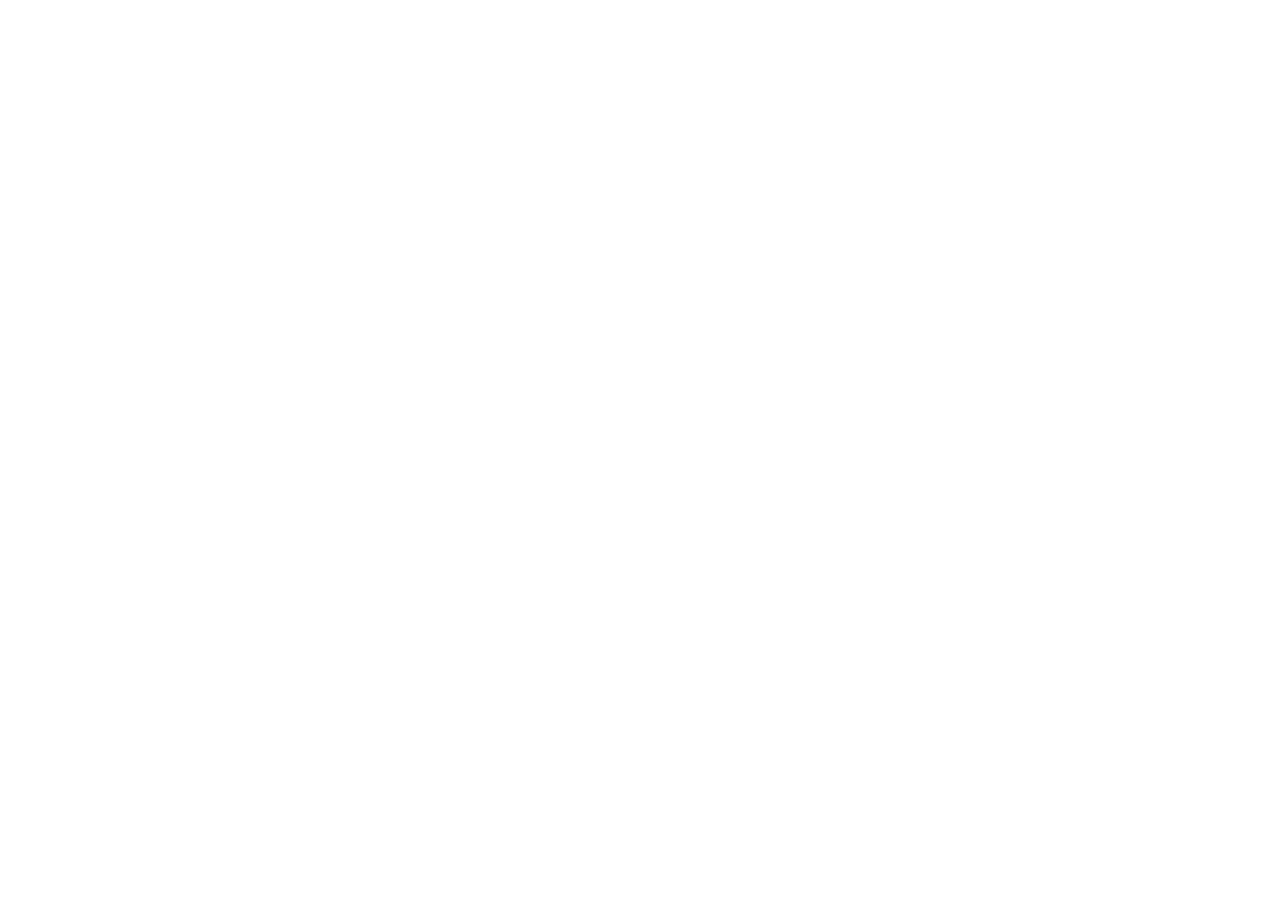
==== index.html @ bc57fe61 "." ====
<!DOCTYPE html>
<html lang="en">

<head>
    <meta charset="UTF-8">
    <meta name="viewport" content="width=device-width, initial-scale=1.0">
    <link rel="stylesheet" href="components/footer/footer.css">
    <link rel="stylesheet" href="components/logo/logo.css">
    <link rel="stylesheet" href="components/header/header.css">
    <link rel="stylesheet" href="components/navigation/nav.css">
    <link rel="stylesheet" href="index.css">
    <title>Voyage</title>
</head>

<body>

    <div id="wrapper"></div>

    <script src="components/footer/footer.js"></script>
    <script src="components/header/header.js"></script>
    <script src="components/logo/logo.js"></script>
    <script src="components/navigation/nav.js"></script>
    <script src="logic/database.json"></script>
    <script src="logic/destinations.php"></script>
    <script src="logic/fetch.js"></script>
    <script src="index.js"></script>
</body>

</html>
---- components/footer/footer.css ----
footer {
    background-color: #ffdd95;
    display: flex;
    justify-content: space-between;
    padding: 10px;
    margin-top: 100px;
}

#logoBox {
    align-self: center;
    margin-left: 50px;
}

#contactBox {
    align-self: center;
    font-family: Metrophobic;
    margin-right: 50px;
}
---- components/logo/logo.css ----
.logo {
    font-family: "Metal";
    display: flex;
    align-items: center;
    text-decoration: none;
}

.logo>* {
    margin: 0;
}
---- components/header/header.css ----
header {
    margin-top: 80px;
    height: 300px;
    display: flex;
    flex-direction: column;
    align-items: center;
    justify-content: center;
}

#infoCon {
    height: 350px;
    display: flex;
    align-items: center;
    position: relative;
    margin-top: -50px;
}

#infoBox {
    background-color: #ffdd95;
    color: rgb(70, 70, 70);
    font-family: 'Metrophobic';
    height: 170px;
    margin: 0 40px 0 40px;
    padding: 25px 240px 20px 30px;
    border-radius: 10px;
    font-size: 24px;
    line-height: 1.5;
}

#infoCircle {
    background-color: #ffbc85;
    color: white;
    font-family: 'Metal';
    height: 175px;
    width: 175px;
    border-radius: 100px;
    font-size: 27px;
    line-height: 1.5;

    position: absolute;
    right: 100px;
    top: 0;

    display: flex;
    align-items: center;
    justify-content: center;
}

#chooseCon {
    display: flex;
    flex-direction: column;
    align-items: center;
}

#chooseCon > p:first-child {
    font-family: 'Metrophobic';
    font-size: 24px;
    margin-bottom: 0;
}

#chooseCon > p:nth-child(2) {
    font-family: 'Metal';
    font-size: 52px;
    margin-top: 0;
}
---- components/navigation/nav.css ----
#mainPagesNav {
    display: flex;
    align-items: center;
    gap: 75px;
    border-bottom: 1px solid #B0B0B0;
    padding: 15px 50px;
    justify-content: space-between;
    background-color: white;
    z-index: 1;
}

.sticky {
    position: fixed;
    top: 0;
    width: 100%;
}

#navItemsCon {
    display: flex;
    justify-content: space-between;
    align-items: center;
    gap: 75px;
}

#linksCon {
    display: flex;
    gap: 50px;
}

#linksCon>a {
    font-size: 18px;
    text-decoration: none;
    color: black;
    font-family: "Metrophobic";
    display: flex;
    gap: 5px;
}

.markerIconNav {
    width: 18px;
}

#navProfileCon {
    width: 150px;
    height: 50px;
    background-color: #F1F1F1;
    padding: 10px 10px;
    position: relative;
    border-radius: 7px;
}

#navProfileCon:hover {
    cursor: pointer;
}

#navUserCon {
    display: flex;
    align-items: center;
    justify-content: space-between;
}

.usernameNav {
    margin: 0;
}

.userIconNav {
    width: 30px;
}

#dropDownNav {
    background-color: #F1F1F1;
    position: absolute;
    margin: 0;
    padding: 5px 0;
    list-style-type: none;
    width: 150px;
    margin-left: -10px;
    border-radius: 7px;
}

#dropDownNav:hover {
    cursor: initial;
}

#dropDownNav li {
    padding: 10px;
    display: flex;
    gap: 5px;
    align-items: center;
}

#dropDownNav li a {
    text-decoration: none;
    color: black;
}

#dropDownNav li p {
    margin: 0;
    font-size: 16px;
}

#dropDownNav li img {
    width: 19px;
}

#dropDownNav li #navLogout {
    color: #FF2424;
}

#dropDownNav li p:hover,
#dropDownNav li img:hover {
    cursor: pointer;
}

#settingsPopupCon {
    height: 100vh;
    display: flex;
    justify-content: center;
    align-items: center;
    position: fixed;
    top: 0;
    left: 0;
    bottom: 0;
    right: 0;
}

#settingsPopupForm {
    background-color: rgba(0, 0, 0, 0.4);
    display: flex;
    flex-direction: column;
    justify-content: center;
    align-items: center;
    height: 380px;
    width: 480px;
    gap: 60px;
    position: fixed;
    color: #FFFFFF;
    border-radius: 10px;
}

#popupExitIcon {
    width: 40px;
    height: 40px;
    cursor: pointer;
    font-size: 32px;
    position: absolute;
    top: 10px;
    right: 15px;
}

#settingsPopupHeader {
    margin: 0;
    font-size: 30px;
}

#settingsPopupInputCon>div {
    grid-template-columns: 120px auto;
}

#settingsPopupBtn {
    border: none;
    background-color: #FFFFFF;
    border-radius: 10px;
    font-size: 16px;
    padding: 5px 10px;
    width: 120px;
}

#settingsPopupBtn:hover {
    cursor: pointer;
}

#formBackgroundCon {
    height: 100%;
    width: 100%;
}
---- index.css ----
@font-face {
    font-family: 'Metal';
    src: url('fonts/Metal/Metal-Regular.ttf')
}

@font-face {
    font-family: 'Metrophobic';
    src: url('fonts/Metrophobic/Metrophobic-Regular.ttf')
}

* {
    box-sizing: border-box;
}

body {
    margin: 0;
    font-family: "Metrophobic";
}

#regionsCon {
    margin-bottom: 100px;
    height: 500px;
    display: grid;
    grid-template-columns: repeat(7, 1fr);
}

.regionsItem {
    height: 100%;
    width: 100%;
    display: flex;
    align-items: center;
    justify-content: center;
    background-size: cover;
    position: relative;
}

.regionsItem > h1 {
    height: 100%;
    width: 100%;
    margin: 0;
    color: white;
    writing-mode: sideways-lr;
    font-size: 70px; /* Ändras sen beroende på namnlängden */
    font-family: 'Metal';
    display: flex;
    align-items: center;
    justify-content: center;
    backdrop-filter: blur(3px);
    position: absolute;
}

.regionsItem > h1:hover {
    cursor: pointer;
}
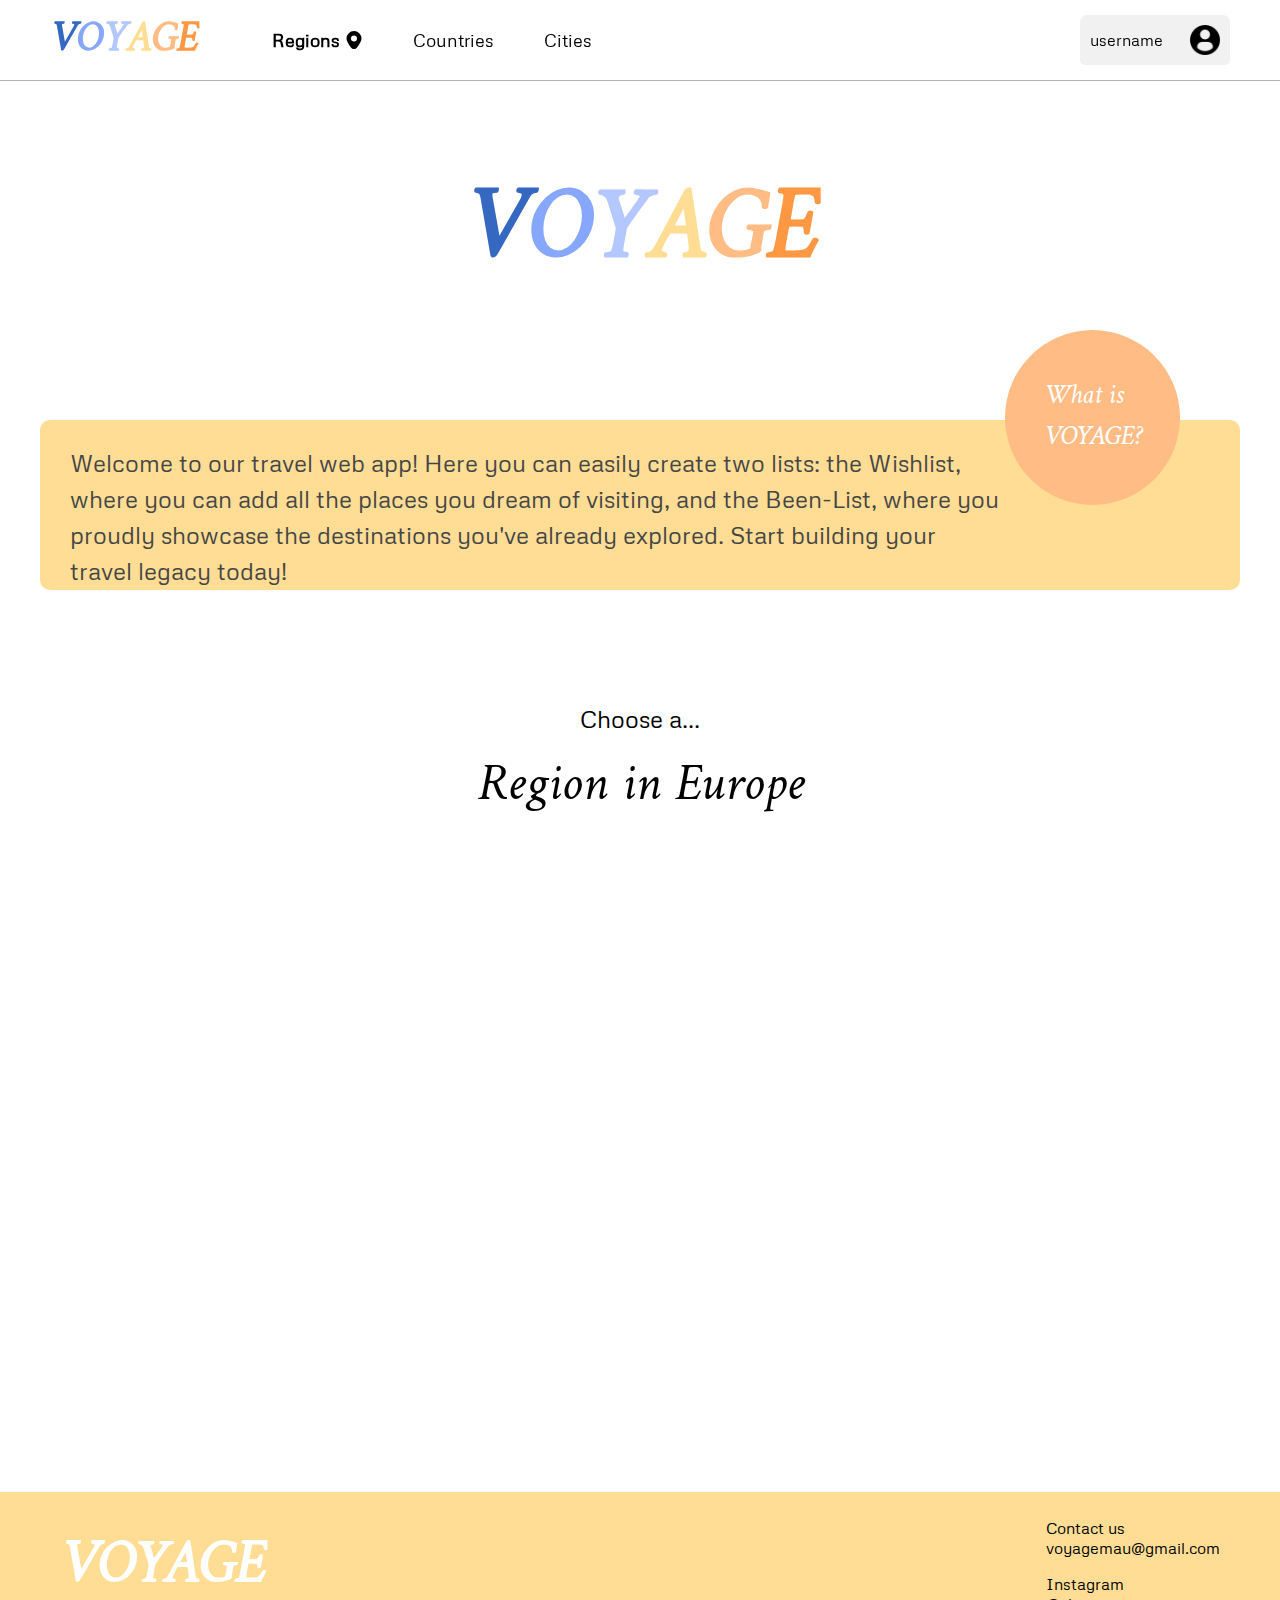
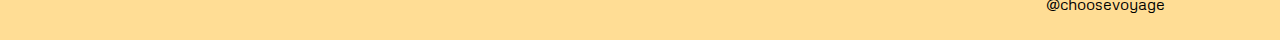
==== commit 3ac6ef5d: "linked logicfiles" ====
--- a/index.html
+++ b/index.html
@@ -23,6 +23,8 @@
     <script src="logic/database.json"></script>
     <script src="logic/destinations.php"></script>
     <script src="logic/fetch.js"></script>
+    <script src="logic/state.js"></script>
+    <script src="logic/users.php"></script>
     <script src="index.js"></script>
 </body>
 
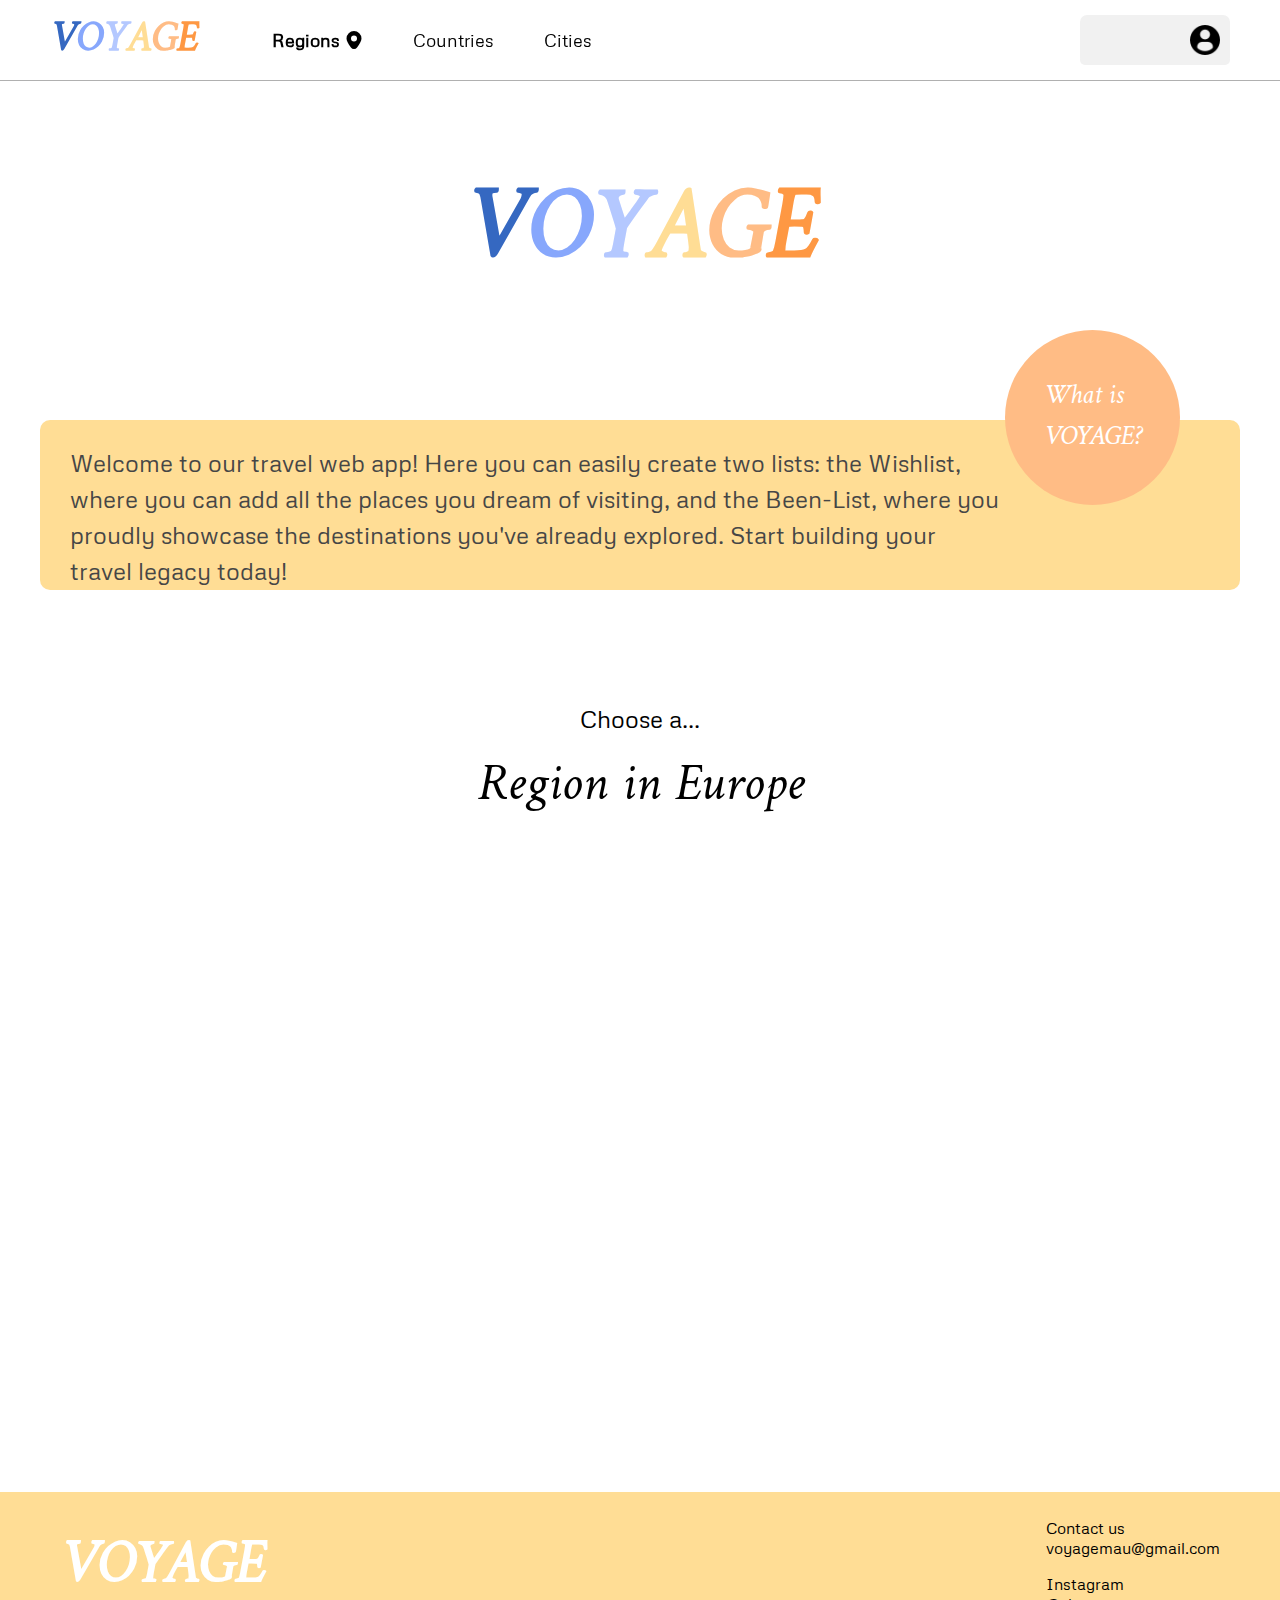
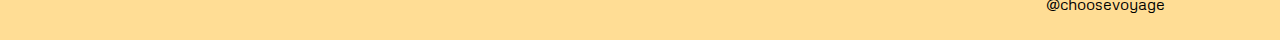
==== commit c1f40f3a: "Merge branch 'ellaBranch'" ====
--- a/index.html
+++ b/index.html
@@ -4,6 +4,7 @@
 <head>
     <meta charset="UTF-8">
     <meta name="viewport" content="width=device-width, initial-scale=1.0">
+    <link rel="stylesheet" href="components/usernameInput/usernameInput.css">
     <link rel="stylesheet" href="components/footer/footer.css">
     <link rel="stylesheet" href="components/logo/logo.css">
     <link rel="stylesheet" href="components/header/header.css">
@@ -16,15 +17,13 @@
 
     <div id="wrapper"></div>
 
+    <script src="components/usernameInput/usernameInput.js"></script>
     <script src="components/footer/footer.js"></script>
     <script src="components/header/header.js"></script>
     <script src="components/logo/logo.js"></script>
     <script src="components/navigation/nav.js"></script>
-    <script src="logic/database.json"></script>
-    <script src="logic/destinations.php"></script>
     <script src="logic/fetch.js"></script>
     <script src="logic/state.js"></script>
-    <script src="logic/users.php"></script>
     <script src="index.js"></script>
 </body>
 
--- a/components/usernameInput/usernameInput.css
+++ b/components/usernameInput/usernameInput.css
@@ -0,0 +1,12 @@
+#inputCon {
+    display: grid;
+    gap: 10px;
+    grid-template-columns: 85px auto;
+    align-items: center;
+}
+
+#inputCon input {
+    border: none;
+    background-color: #D9D9D9;
+    width: 180px;
+}--- a/index.css
+++ b/index.css
@@ -40,7 +40,7 @@
     margin: 0;
     color: white;
     writing-mode: sideways-lr;
-    font-size: 70px; /* Ändras sen beroende på namnlängden */
+    font-size: 50px; /* Ändras sen beroende på namnlängden */
     font-family: 'Metal';
     display: flex;
     align-items: center;
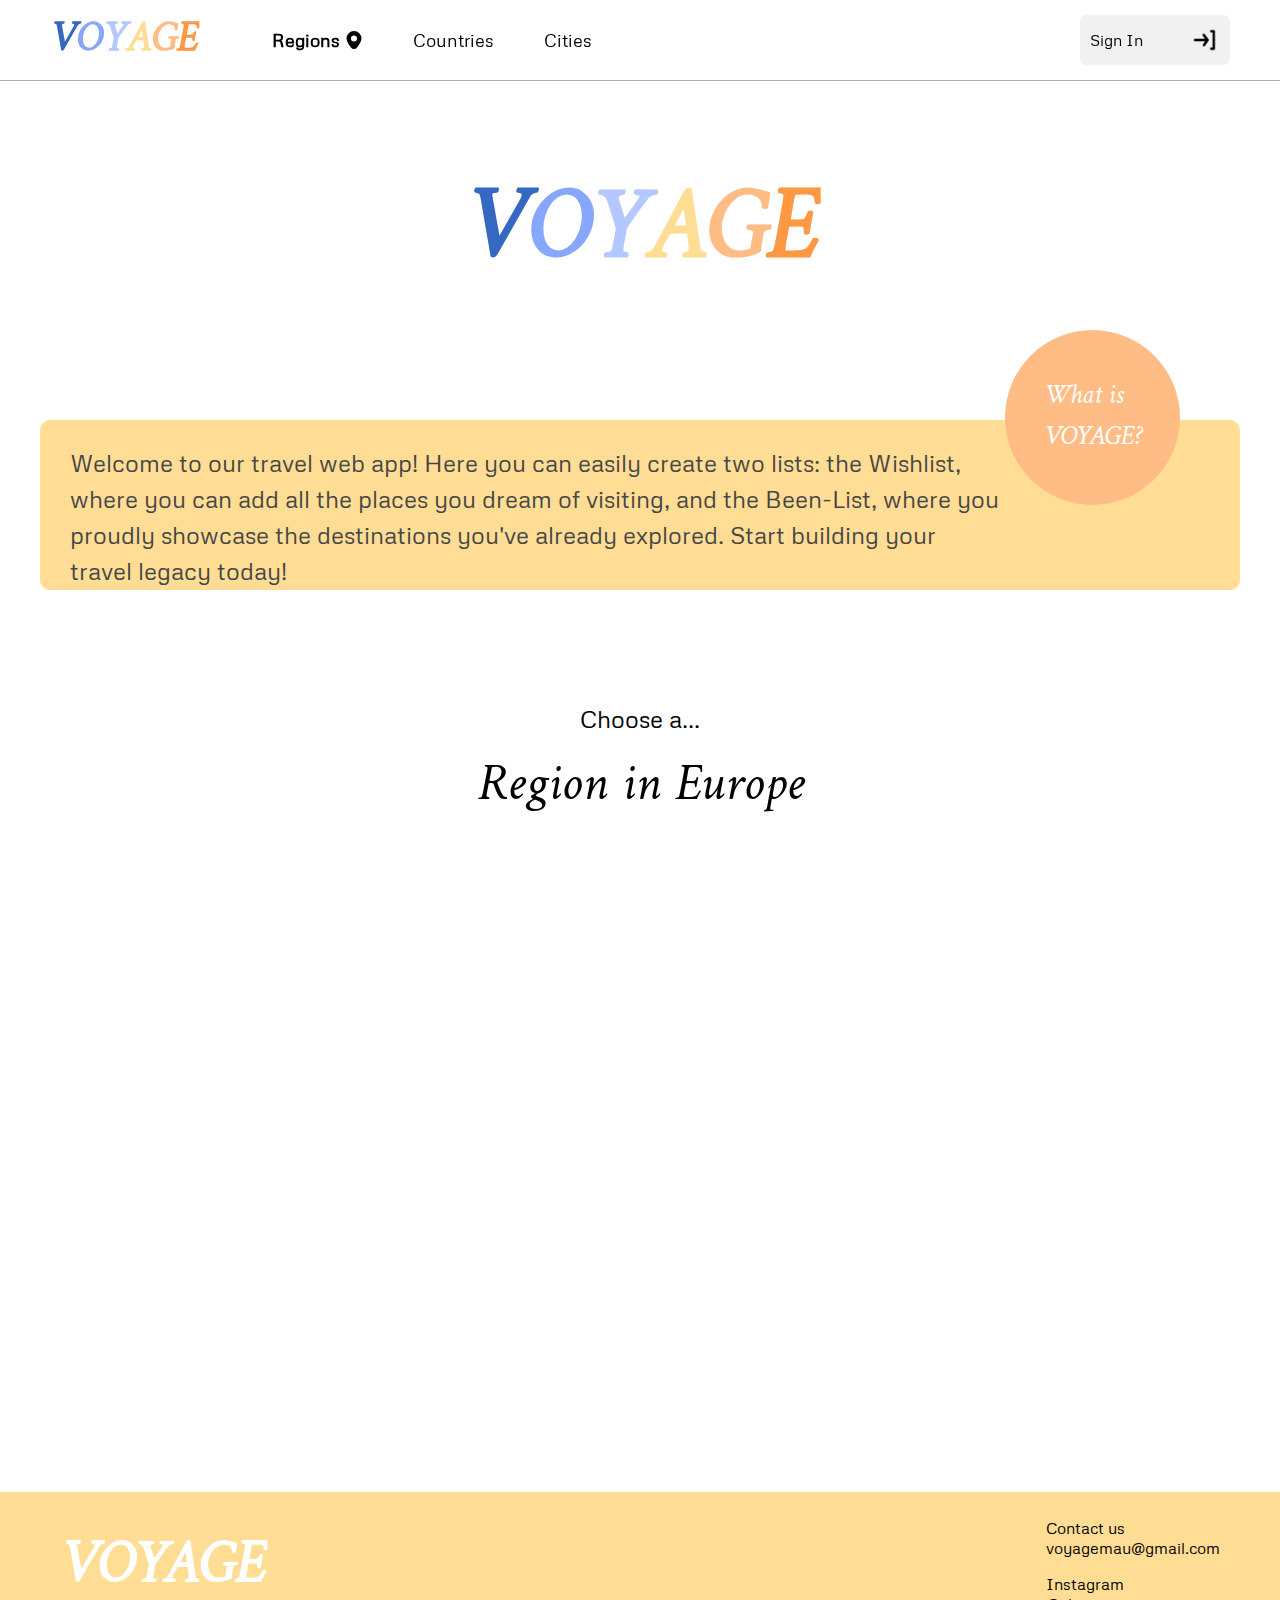
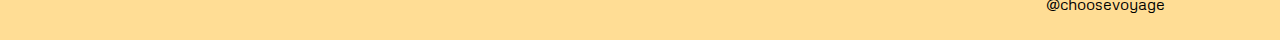
==== commit 243b7da7: "changed listItem image" ====
--- a/index.html
+++ b/index.html
@@ -7,6 +7,7 @@
     <link rel="stylesheet" href="components/usernameInput/usernameInput.css">
     <link rel="stylesheet" href="components/footer/footer.css">
     <link rel="stylesheet" href="components/logo/logo.css">
+    <link rel="stylesheet" href="components/listItem/listItem.css">
     <link rel="stylesheet" href="components/header/header.css">
     <link rel="stylesheet" href="components/navigation/nav.css">
     <link rel="stylesheet" href="index.css">
@@ -16,14 +17,15 @@
 <body>
 
     <div id="wrapper"></div>
-
     <script src="components/usernameInput/usernameInput.js"></script>
+    <script src="logic/state.js"></script>
+    <script src="logic/fetch.js"></script>
     <script src="components/footer/footer.js"></script>
     <script src="components/header/header.js"></script>
     <script src="components/logo/logo.js"></script>
     <script src="components/navigation/nav.js"></script>
-    <script src="logic/fetch.js"></script>
-    <script src="logic/state.js"></script>
+    <script src="components/listItem/listItem.js"></script>
+    <script src="logic/functions.js"></script>
     <script src="index.js"></script>
 </body>
 
--- a/components/listItem/listItem.css
+++ b/components/listItem/listItem.css
@@ -0,0 +1,67 @@
+.listItem {
+    border-radius: 10px;
+    position: relative;
+    cursor: pointer;
+
+    background-size: cover;
+}
+
+#text {
+    width: 70%;
+    margin-left: -25px;
+    background-color: #FFBC85;
+    box-shadow: 0 5px 10px grey;
+    color: white;
+    padding: 5px 0 5px 7px;
+    margin-top: 30px;
+}
+
+#beenButton {
+    position: absolute;
+    bottom: 10px;
+    left: 10px;
+    cursor: pointer;
+    border: none;
+    border-radius: 10px;
+}
+
+#listItemImage {
+    height: 100%;
+}
+
+#likeButton {
+    position: absolute;
+    bottom: 10px;
+    right: 10px;
+    cursor: pointer;
+}
+
+.countryItem > h1 {
+    font-size: 25px;
+}
+
+.countryItem > button {
+    height: 30px;
+    width: 70px;
+    font-size: 15px;
+}
+
+.countryItem > img {
+    height: 35px;
+    width: 40px;
+}
+
+.cityItem > h1 {
+    font-size: 18px;
+}
+
+.cityItem > button {
+    height: 25px;
+    width: 45px;
+    font-size: 10px;
+}
+
+.cityItem > img {
+    height: 25px;
+    width: 30px;
+}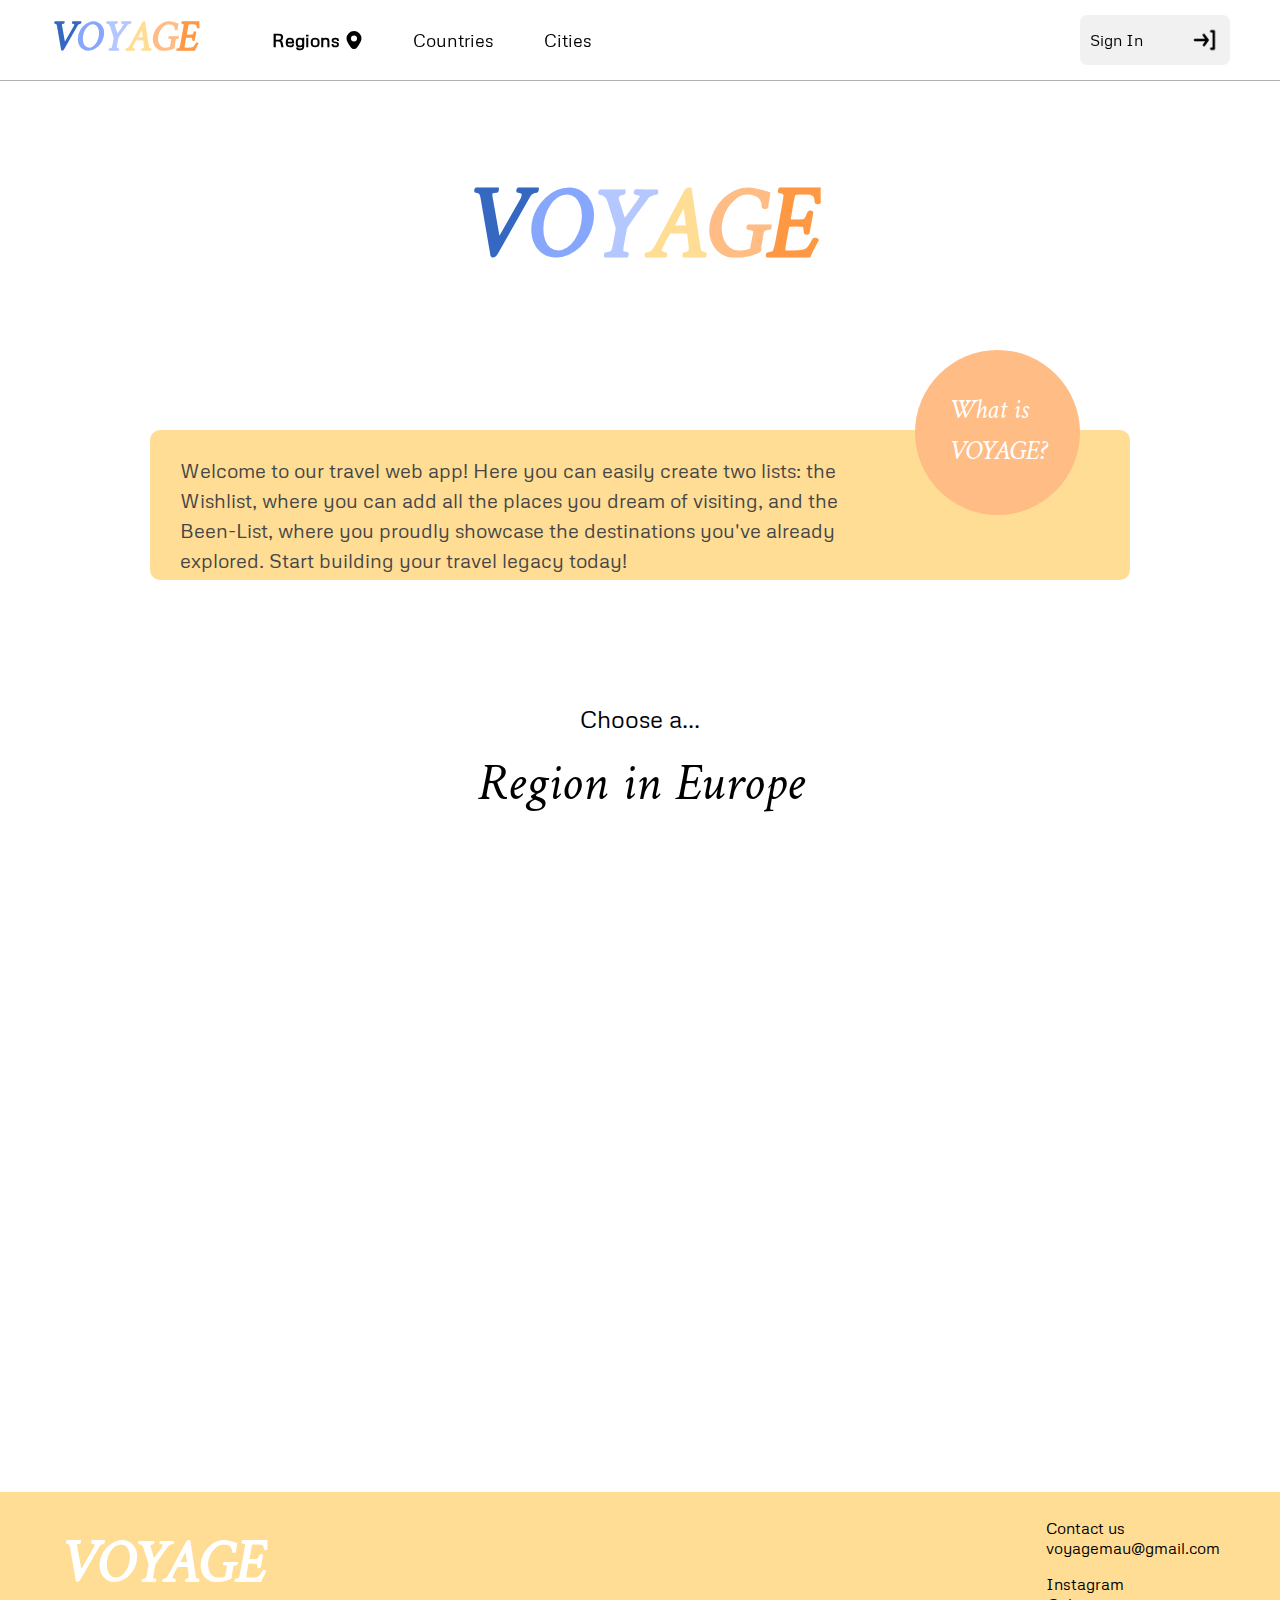
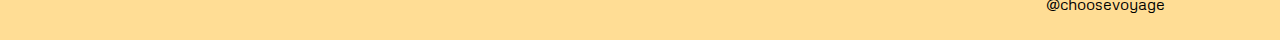
==== commit 9d6f58e9: "added favicon" ====
--- a/index.html
+++ b/index.html
@@ -3,6 +3,7 @@
 
 <head>
     <meta charset="UTF-8">
+    <link rel="icon" type="image/x-icon" href="/fonts/icons/favicon.png">
     <meta name="viewport" content="width=device-width, initial-scale=1.0">
     <link rel="stylesheet" href="components/usernameInput/usernameInput.css">
     <link rel="stylesheet" href="components/footer/footer.css">
--- a/components/listItem/listItem.css
+++ b/components/listItem/listItem.css
@@ -1,8 +1,6 @@
 .listItem {
+    position: relative;
     border-radius: 10px;
-    position: relative;
-    cursor: pointer;
-
     background-size: cover;
 }
 
@@ -14,6 +12,7 @@
     color: white;
     padding: 5px 0 5px 7px;
     margin-top: 30px;
+    position: absolute;
 }
 
 #beenButton {
@@ -25,8 +24,14 @@
     border-radius: 10px;
 }
 
+.beenClicked {
+    background-color: #aaaaaa;
+}
+
 #listItemImage {
     height: 100%;
+    width: 100%;
+    cursor: pointer;
 }
 
 #likeButton {
@@ -36,32 +41,34 @@
     cursor: pointer;
 }
 
-.countryItem > h1 {
+.countryItem>h1 {
     font-size: 25px;
 }
 
-.countryItem > button {
+.countryItem>button {
     height: 30px;
     width: 70px;
     font-size: 15px;
 }
 
-.countryItem > img {
-    height: 35px;
+.countryItem>img {
+    height: 40px;
     width: 40px;
+    border-radius: 10px;
 }
 
-.cityItem > h1 {
+.cityItem>h1 {
     font-size: 18px;
 }
 
-.cityItem > button {
+.cityItem>button {
     height: 25px;
     width: 45px;
     font-size: 10px;
 }
 
-.cityItem > img {
-    height: 25px;
+.cityItem>img {
+    height: 30px;
     width: 30px;
+    border-radius: 10px;
 }--- a/components/header/header.css
+++ b/components/header/header.css
@@ -19,11 +19,11 @@
     background-color: #ffdd95;
     color: rgb(70, 70, 70);
     font-family: 'Metrophobic';
-    height: 170px;
-    margin: 0 40px 0 40px;
+    height: 150px;
+    margin: 0 150px 0 150px;
     padding: 25px 240px 20px 30px;
     border-radius: 10px;
-    font-size: 24px;
+    font-size: 20px;
     line-height: 1.5;
 }
 
@@ -31,15 +31,15 @@
     background-color: #ffbc85;
     color: white;
     font-family: 'Metal';
-    height: 175px;
-    width: 175px;
+    height: 165px;
+    width: 165px;
     border-radius: 100px;
     font-size: 27px;
     line-height: 1.5;
 
     position: absolute;
-    right: 100px;
-    top: 0;
+    right: 200px;
+    top: 20px;
 
     display: flex;
     align-items: center;
